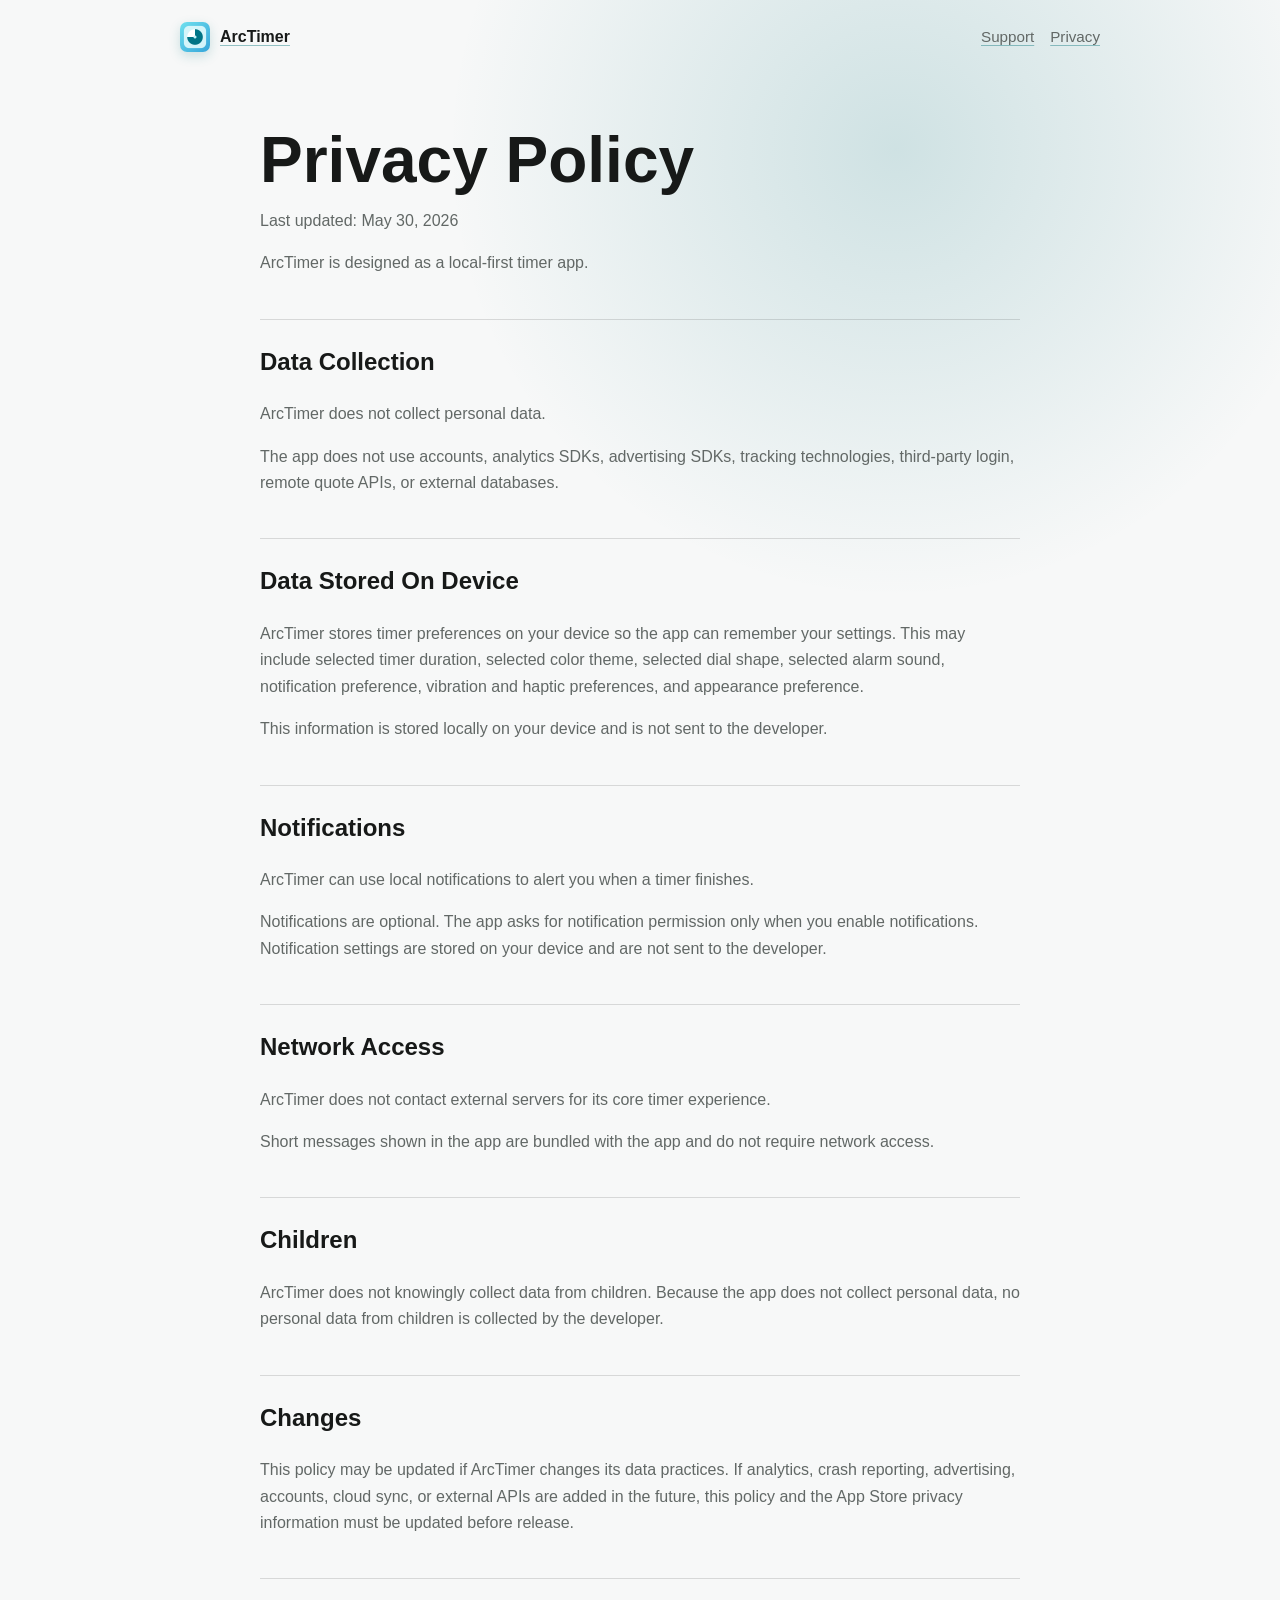
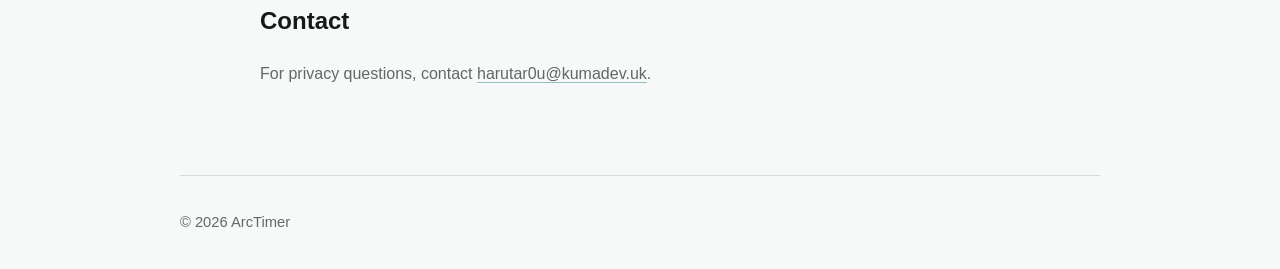
==== privacy.html @ cee9d14d "Publish ArcTimer site assets The public support site now includes reusable App Store-facing icon and" ====
<!doctype html>
<html lang="en">
  <head>
    <meta charset="utf-8">
    <meta name="viewport" content="width=device-width, initial-scale=1">
    <title>ArcTimer Privacy Policy</title>
    <meta name="description" content="Privacy Policy for ArcTimer.">
    <link rel="icon" href="./assets/icons/app-icon-120.png">
    <link rel="apple-touch-icon" href="./assets/icons/app-icon-180.png">
    <link rel="stylesheet" href="./styles.css">
  </head>
  <body>
    <header class="shell nav">
      <a class="brand" href="./index.html" aria-label="ArcTimer home">
        <img class="app-icon-small" src="./assets/icons/app-icon-120.png" alt="" aria-hidden="true">
        <span>ArcTimer</span>
      </a>
      <nav class="links" aria-label="Main navigation">
        <a href="./support.html">Support</a>
        <a href="./privacy.html">Privacy</a>
      </nav>
    </header>

    <main class="shell policy">
      <h1>Privacy Policy</h1>
      <p>Last updated: May 30, 2026</p>
      <p>ArcTimer is designed as a local-first timer app.</p>

      <h2>Data Collection</h2>
      <p>ArcTimer does not collect personal data.</p>
      <p>The app does not use accounts, analytics SDKs, advertising SDKs, tracking technologies, third-party login, remote quote APIs, or external databases.</p>

      <h2>Data Stored On Device</h2>
      <p>ArcTimer stores timer preferences on your device so the app can remember your settings. This may include selected timer duration, selected color theme, selected dial shape, selected alarm sound, notification preference, vibration and haptic preferences, and appearance preference.</p>
      <p>This information is stored locally on your device and is not sent to the developer.</p>

      <h2>Notifications</h2>
      <p>ArcTimer can use local notifications to alert you when a timer finishes.</p>
      <p>Notifications are optional. The app asks for notification permission only when you enable notifications. Notification settings are stored on your device and are not sent to the developer.</p>

      <h2>Network Access</h2>
      <p>ArcTimer does not contact external servers for its core timer experience.</p>
      <p>Short messages shown in the app are bundled with the app and do not require network access.</p>

      <h2>Children</h2>
      <p>ArcTimer does not knowingly collect data from children. Because the app does not collect personal data, no personal data from children is collected by the developer.</p>

      <h2>Changes</h2>
      <p>This policy may be updated if ArcTimer changes its data practices. If analytics, crash reporting, advertising, accounts, cloud sync, or external APIs are added in the future, this policy and the App Store privacy information must be updated before release.</p>

      <h2>Contact</h2>
      <p>For privacy questions, contact <a href="mailto:harutar0u@kumadev.uk">harutar0u@kumadev.uk</a>.</p>
    </main>

    <footer class="shell footer">
      <span>© 2026 ArcTimer</span>
    </footer>
  </body>
</html>
---- styles.css ----
:root {
  color-scheme: light dark;
  --bg: #f7f8f8;
  --fg: #171918;
  --muted: #626866;
  --line: color-mix(in srgb, var(--fg) 14%, transparent);
  --panel: color-mix(in srgb, canvas 86%, transparent);
  --accent: #177c84;
}

* {
  box-sizing: border-box;
}

body {
  margin: 0;
  background:
    radial-gradient(circle at 70% 8%, color-mix(in srgb, var(--accent) 18%, transparent), transparent 28rem),
    var(--bg);
  color: var(--fg);
  font-family: ui-rounded, "SF Pro Rounded", "SF Pro Display", -apple-system, BlinkMacSystemFont, "Segoe UI", sans-serif;
  line-height: 1.65;
}

a {
  color: inherit;
  text-decoration-color: color-mix(in srgb, var(--accent) 45%, transparent);
  text-underline-offset: 0.18em;
}

.shell {
  width: min(920px, calc(100% - 40px));
  margin: 0 auto;
}

.nav {
  display: flex;
  align-items: center;
  justify-content: space-between;
  gap: 20px;
  padding: 22px 0;
}

.brand {
  display: inline-flex;
  align-items: center;
  gap: 10px;
  font-weight: 760;
  letter-spacing: 0;
}

.app-icon-small {
  width: 30px;
  height: 30px;
  border-radius: 7px;
  box-shadow: 0 4px 12px color-mix(in srgb, var(--accent) 20%, transparent);
}

.links {
  display: flex;
  gap: 16px;
  color: var(--muted);
  font-size: 0.95rem;
}

.hero {
  display: grid;
  grid-template-columns: 1.1fr 0.9fr;
  align-items: center;
  gap: 56px;
  min-height: 62vh;
  padding: 64px 0 44px;
}

.hero h1 {
  margin: 0;
  font-size: clamp(3rem, 8vw, 5.8rem);
  line-height: 0.9;
  letter-spacing: 0;
}

.lede {
  max-width: 34rem;
  margin: 24px 0 0;
  color: var(--muted);
  font-size: 1.16rem;
}

.actions {
  display: flex;
  flex-wrap: wrap;
  gap: 12px;
  margin-top: 32px;
}

.button {
  display: inline-flex;
  align-items: center;
  justify-content: center;
  min-height: 44px;
  padding: 0 18px;
  border: 1px solid var(--line);
  border-radius: 999px;
  background: var(--panel);
  font-weight: 650;
  text-decoration: none;
}

.button.primary {
  background: var(--fg);
  color: var(--bg);
}

.phone-shot {
  width: min(330px, 100%);
  margin-inline: auto;
  padding: 10px;
  border: 1px solid var(--line);
  border-radius: 32px;
  background: color-mix(in srgb, canvas 74%, transparent);
  box-shadow: 0 34px 80px color-mix(in srgb, var(--accent) 22%, transparent);
}

.phone-shot img {
  display: block;
  width: 100%;
  height: auto;
  border-radius: 24px;
}

.asset-row {
  display: flex;
  flex-wrap: wrap;
  gap: 12px;
}

.asset-link {
  display: inline-flex;
  min-height: 40px;
  align-items: center;
  border: 1px solid var(--line);
  border-radius: 999px;
  padding: 0 14px;
  background: var(--panel);
  color: var(--muted);
  font-size: 0.94rem;
  text-decoration: none;
}

.section {
  padding: 48px 0;
  border-top: 1px solid var(--line);
}

.section h2 {
  margin: 0 0 18px;
  font-size: 1.55rem;
  letter-spacing: 0;
}

.grid {
  display: grid;
  grid-template-columns: repeat(3, 1fr);
  gap: 18px;
}

.panel {
  min-height: 142px;
  padding: 22px;
  border: 1px solid var(--line);
  border-radius: 8px;
  background: var(--panel);
}

.panel h3 {
  margin: 0 0 8px;
  font-size: 1rem;
}

.panel p,
.policy p,
.policy li {
  color: var(--muted);
}

.policy {
  max-width: 760px;
  padding: 54px 0 72px;
}

.policy h1 {
  margin: 0 0 8px;
  font-size: clamp(2.2rem, 6vw, 4rem);
  line-height: 1;
}

.policy h2 {
  margin-top: 42px;
  padding-top: 22px;
  border-top: 1px solid var(--line);
}

.footer {
  padding: 34px 0;
  border-top: 1px solid var(--line);
  color: var(--muted);
  font-size: 0.92rem;
}

@media (max-width: 760px) {
  .nav,
  .links {
    align-items: flex-start;
    flex-direction: column;
  }

  .hero,
  .grid {
    grid-template-columns: 1fr;
  }

  .hero {
    gap: 36px;
    padding-top: 44px;
  }
}
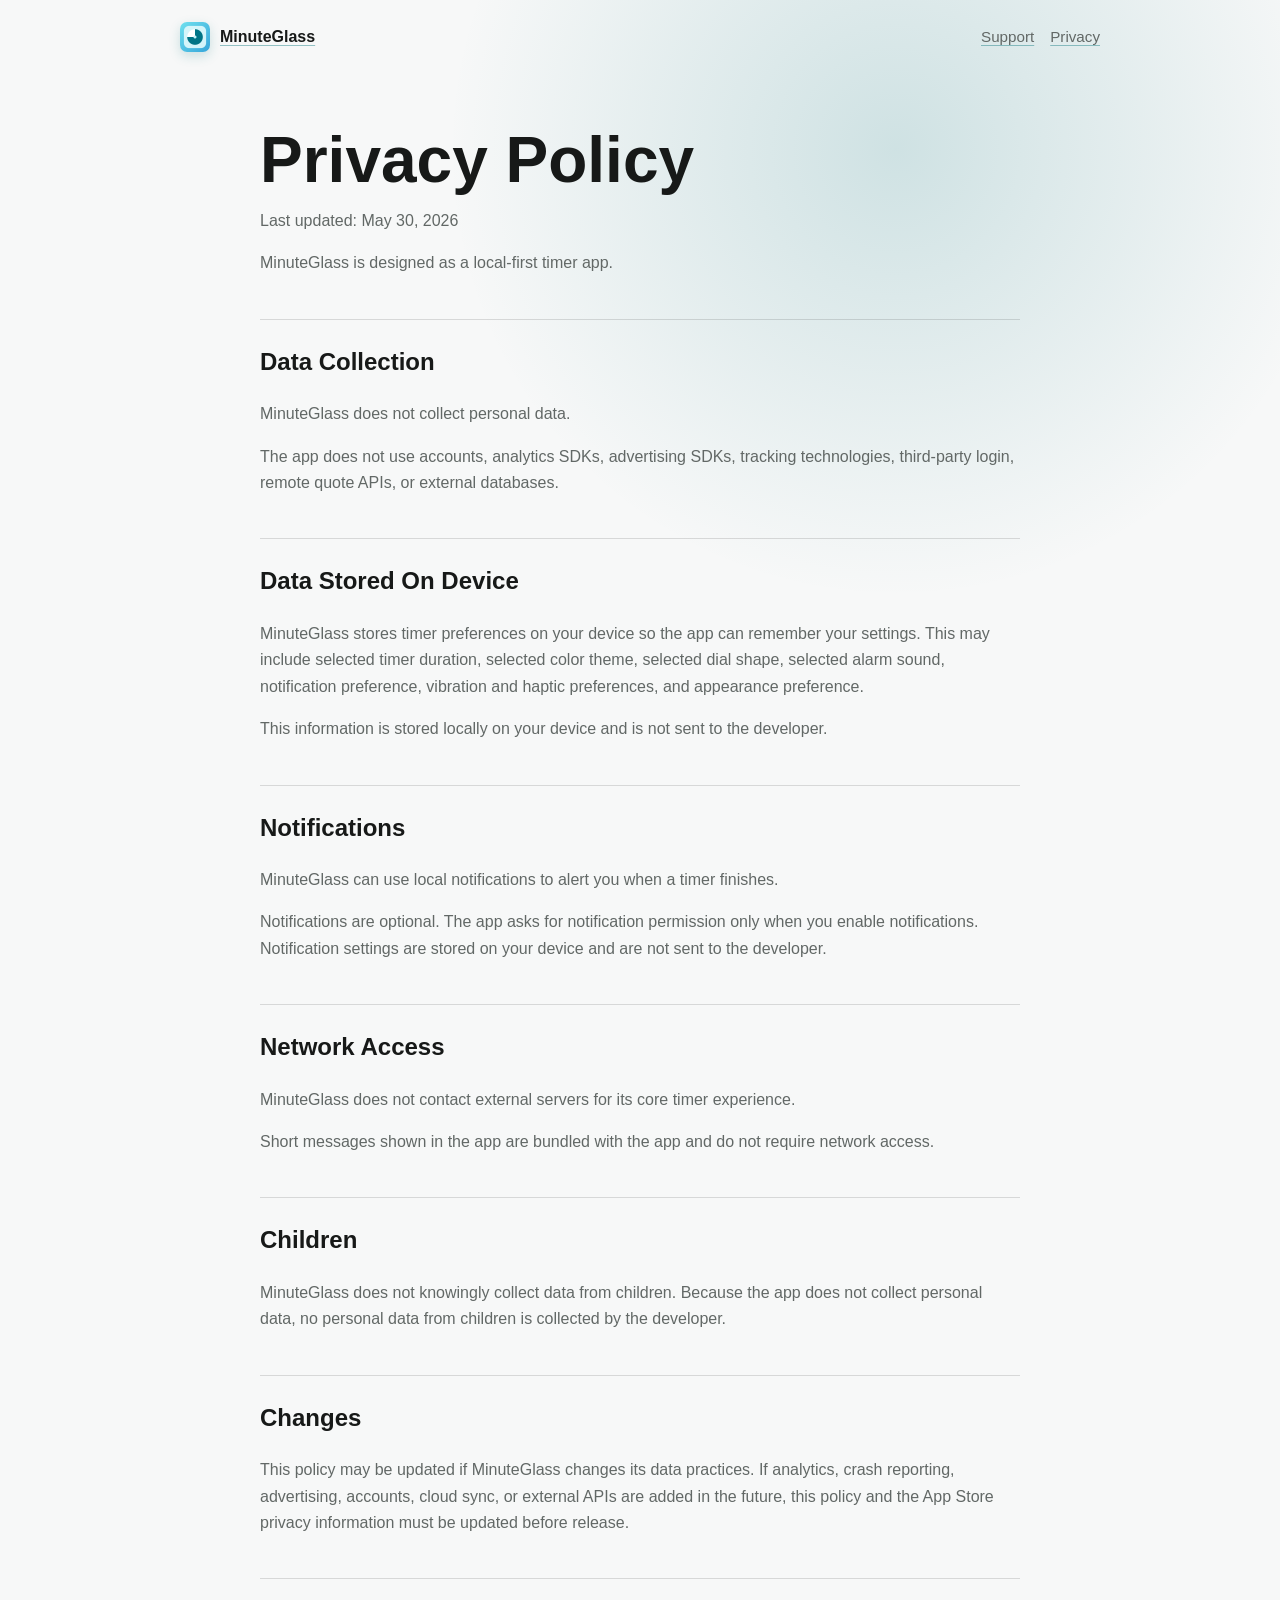
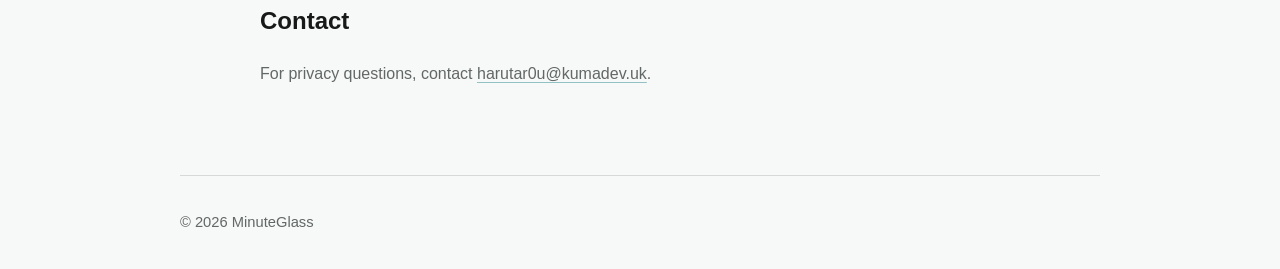
==== commit 180f357b: "Align site with MinuteGlass The support site now uses the MinuteGlass name, focuses the landing page" ====
--- a/privacy.html
+++ b/privacy.html
@@ -3,17 +3,17 @@
   <head>
     <meta charset="utf-8">
     <meta name="viewport" content="width=device-width, initial-scale=1">
-    <title>ArcTimer Privacy Policy</title>
-    <meta name="description" content="Privacy Policy for ArcTimer.">
+    <title>MinuteGlass Privacy Policy</title>
+    <meta name="description" content="Privacy Policy for MinuteGlass.">
     <link rel="icon" href="./assets/icons/app-icon-120.png">
     <link rel="apple-touch-icon" href="./assets/icons/app-icon-180.png">
     <link rel="stylesheet" href="./styles.css">
   </head>
   <body>
     <header class="shell nav">
-      <a class="brand" href="./index.html" aria-label="ArcTimer home">
+      <a class="brand" href="./index.html" aria-label="MinuteGlass home">
         <img class="app-icon-small" src="./assets/icons/app-icon-120.png" alt="" aria-hidden="true">
-        <span>ArcTimer</span>
+        <span>MinuteGlass</span>
       </a>
       <nav class="links" aria-label="Main navigation">
         <a href="./support.html">Support</a>
@@ -24,36 +24,36 @@
     <main class="shell policy">
       <h1>Privacy Policy</h1>
       <p>Last updated: May 30, 2026</p>
-      <p>ArcTimer is designed as a local-first timer app.</p>
+      <p>MinuteGlass is designed as a local-first timer app.</p>
 
       <h2>Data Collection</h2>
-      <p>ArcTimer does not collect personal data.</p>
+      <p>MinuteGlass does not collect personal data.</p>
       <p>The app does not use accounts, analytics SDKs, advertising SDKs, tracking technologies, third-party login, remote quote APIs, or external databases.</p>
 
       <h2>Data Stored On Device</h2>
-      <p>ArcTimer stores timer preferences on your device so the app can remember your settings. This may include selected timer duration, selected color theme, selected dial shape, selected alarm sound, notification preference, vibration and haptic preferences, and appearance preference.</p>
+      <p>MinuteGlass stores timer preferences on your device so the app can remember your settings. This may include selected timer duration, selected color theme, selected dial shape, selected alarm sound, notification preference, vibration and haptic preferences, and appearance preference.</p>
       <p>This information is stored locally on your device and is not sent to the developer.</p>
 
       <h2>Notifications</h2>
-      <p>ArcTimer can use local notifications to alert you when a timer finishes.</p>
+      <p>MinuteGlass can use local notifications to alert you when a timer finishes.</p>
       <p>Notifications are optional. The app asks for notification permission only when you enable notifications. Notification settings are stored on your device and are not sent to the developer.</p>
 
       <h2>Network Access</h2>
-      <p>ArcTimer does not contact external servers for its core timer experience.</p>
+      <p>MinuteGlass does not contact external servers for its core timer experience.</p>
       <p>Short messages shown in the app are bundled with the app and do not require network access.</p>
 
       <h2>Children</h2>
-      <p>ArcTimer does not knowingly collect data from children. Because the app does not collect personal data, no personal data from children is collected by the developer.</p>
+      <p>MinuteGlass does not knowingly collect data from children. Because the app does not collect personal data, no personal data from children is collected by the developer.</p>
 
       <h2>Changes</h2>
-      <p>This policy may be updated if ArcTimer changes its data practices. If analytics, crash reporting, advertising, accounts, cloud sync, or external APIs are added in the future, this policy and the App Store privacy information must be updated before release.</p>
+      <p>This policy may be updated if MinuteGlass changes its data practices. If analytics, crash reporting, advertising, accounts, cloud sync, or external APIs are added in the future, this policy and the App Store privacy information must be updated before release.</p>
 
       <h2>Contact</h2>
       <p>For privacy questions, contact <a href="mailto:harutar0u@kumadev.uk">harutar0u@kumadev.uk</a>.</p>
     </main>
 
     <footer class="shell footer">
-      <span>© 2026 ArcTimer</span>
+      <span>© 2026 MinuteGlass</span>
     </footer>
   </body>
 </html>
--- a/styles.css
+++ b/styles.css
@@ -77,6 +77,15 @@
   font-size: clamp(3rem, 8vw, 5.8rem);
   line-height: 0.9;
   letter-spacing: 0;
+}
+
+.app-icon-large {
+  display: block;
+  width: 82px;
+  height: 82px;
+  margin-bottom: 22px;
+  border-radius: 20px;
+  box-shadow: 0 18px 40px color-mix(in srgb, var(--accent) 20%, transparent);
 }
 
 .lede {
@@ -128,25 +137,6 @@
   border-radius: 24px;
 }
 
-.asset-row {
-  display: flex;
-  flex-wrap: wrap;
-  gap: 12px;
-}
-
-.asset-link {
-  display: inline-flex;
-  min-height: 40px;
-  align-items: center;
-  border: 1px solid var(--line);
-  border-radius: 999px;
-  padding: 0 14px;
-  background: var(--panel);
-  color: var(--muted);
-  font-size: 0.94rem;
-  text-decoration: none;
-}
-
 .section {
   padding: 48px 0;
   border-top: 1px solid var(--line);
@@ -156,6 +146,20 @@
   margin: 0 0 18px;
   font-size: 1.55rem;
   letter-spacing: 0;
+}
+
+.section-heading {
+  max-width: 680px;
+  margin-bottom: 26px;
+}
+
+.section-heading h2 {
+  margin-bottom: 10px;
+}
+
+.section-heading p {
+  margin: 0;
+  color: var(--muted);
 }
 
 .grid {
@@ -178,9 +182,78 @@
 }
 
 .panel p,
+.feature-row p,
 .policy p,
 .policy li {
   color: var(--muted);
+}
+
+.feature-list {
+  border-top: 1px solid var(--line);
+}
+
+.feature-row {
+  display: grid;
+  grid-template-columns: 48px minmax(0, 1fr);
+  gap: 20px;
+  padding: 22px 0;
+  border-bottom: 1px solid var(--line);
+}
+
+.feature-index {
+  color: color-mix(in srgb, var(--accent) 78%, var(--fg));
+  font-size: 0.82rem;
+  font-weight: 760;
+  letter-spacing: 0;
+}
+
+.feature-row h3 {
+  margin: 0 0 6px;
+  font-size: 1.02rem;
+}
+
+.feature-row p {
+  max-width: 720px;
+  margin: 0;
+}
+
+.screenshot-grid {
+  display: grid;
+  grid-template-columns: repeat(4, minmax(0, 1fr));
+  gap: 18px;
+}
+
+.screenshot-card {
+  margin: 0;
+  overflow: hidden;
+  border: 1px solid var(--line);
+  border-radius: 8px;
+  background: var(--panel);
+}
+
+.screenshot-card img {
+  display: block;
+  width: 100%;
+  aspect-ratio: 1206 / 2622;
+  object-fit: cover;
+  object-position: top center;
+  border-bottom: 1px solid var(--line);
+}
+
+.screenshot-card figcaption {
+  display: grid;
+  gap: 6px;
+  padding: 16px;
+}
+
+.screenshot-card strong {
+  font-size: 0.98rem;
+}
+
+.screenshot-card span {
+  color: var(--muted);
+  font-size: 0.92rem;
+  line-height: 1.55;
 }
 
 .policy {
@@ -205,6 +278,12 @@
   border-top: 1px solid var(--line);
   color: var(--muted);
   font-size: 0.92rem;
+}
+
+@media (max-width: 900px) {
+  .screenshot-grid {
+    grid-template-columns: repeat(2, minmax(0, 1fr));
+  }
 }
 
 @media (max-width: 760px) {
@@ -215,8 +294,14 @@
   }
 
   .hero,
-  .grid {
+  .grid,
+  .screenshot-grid {
     grid-template-columns: 1fr;
+  }
+
+  .feature-row {
+    grid-template-columns: 1fr;
+    gap: 8px;
   }
 
   .hero {
